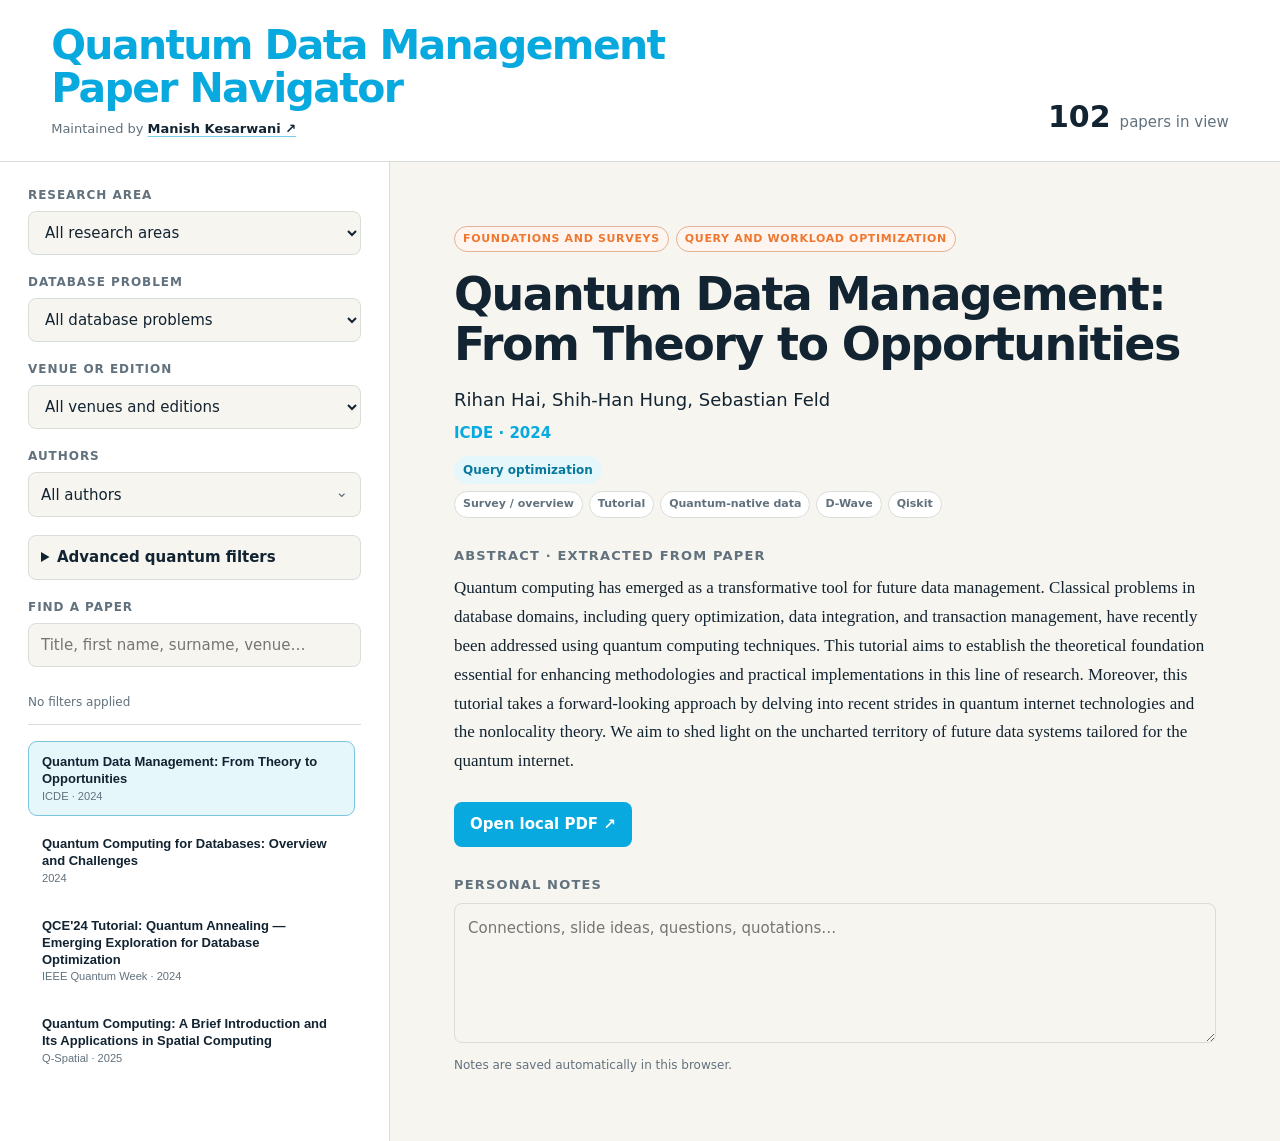
==== paper-navigator/index.html @ 8e6519f2 "Launch Quantum DBMS paper explorer" ====
<!doctype html>
<html lang="en">
<head>
  <meta charset="utf-8">
  <meta name="viewport" content="width=device-width, initial-scale=1">
  <title>Quantum Data Management Paper Navigator</title>
  <link rel="stylesheet" href="styles.css">
</head>
<body>
  <header>
    <div>
      <h1>Quantum Data Management<br>Paper Navigator</h1>
      <p class="maintainer">Maintained by <a href="https://research.ibm.com/people/manish-kesarwani" target="_blank" rel="noopener noreferrer">Manish Kesarwani ↗</a></p>
    </div>
    <div class="count"><strong id="visibleCount">0</strong><span>papers in view</span></div>
  </header>

  <main>
    <aside>
      <label for="areaSelect">Research area</label>
      <select id="areaSelect"></select>
      <label for="problemSelect">Database problem</label>
      <select id="problemSelect"></select>
      <label for="venueSelect">Venue or edition</label>
      <select id="venueSelect"></select>
      <label>Authors</label>
      <details class="author-picker" id="authorPicker">
        <summary id="authorSummary">All authors</summary>
        <div class="author-picker-panel">
          <input id="authorSearch" type="search" placeholder="Find Manish, Immanuel, Sabek…">
          <div class="author-actions"><button id="clearAuthors" type="button">Clear selection</button></div>
          <div id="authorOptions" class="author-options"></div>
        </div>
      </details>
      <details class="advanced-filter" id="advancedFilter">
        <summary id="advancedSummary">Advanced quantum filters</summary>
        <div class="advanced-panel">
          <div class="advanced-head"><span>Combine dimensions</span><button id="clearAdvanced" type="button">Clear all</button></div>
          <div id="advancedGroups"></div>
        </div>
      </details>
      <label for="searchInput">Find a paper</label>
      <input id="searchInput" type="search" placeholder="Title, first name, surname, venue…">
      <div id="activeFilters" class="active-filters" aria-live="polite"></div>
      <div id="paperList" class="paper-list" aria-label="Papers"></div>
    </aside>

    <article id="detail" aria-live="polite">
      <div class="empty">Select a paper to inspect it.</div>
    </article>
  </main>

  <script src="papers-data.js"></script>
  <script src="app.js"></script>
</body>
</html>
---- paper-navigator/styles.css ----
:root {
  color-scheme: light dark;
  --ink: light-dark(#122331, #eaf4fb);
  --muted: light-dark(#61717d, #9eb0bd);
  --paper: light-dark(#f7f5ef, #101820);
  --panel: light-dark(#ffffff, #17232c);
  --line: light-dark(#d9ddd9, #30414c);
  --cyan: #08a9df;
  --orange: #ef772f;
  --cyan-soft: light-dark(#e6f7fc, #0e3342);
}
* { box-sizing: border-box; }
body { margin: 0; min-height: 100vh; background: var(--paper); color: var(--ink); font: 15px/1.5 Inter, ui-sans-serif, system-ui, -apple-system, sans-serif; }
header { display: flex; justify-content: space-between; align-items: end; gap: 24px; padding: 24px clamp(24px, 4vw, 58px) 22px; border-bottom: 1px solid var(--line); background: var(--panel); }
h1 { margin: 0; font-size: clamp(28px, 3.2vw, 42px); line-height: 1.04; letter-spacing: -.04em; color: var(--cyan); }
.maintainer { margin: 10px 0 0; color: var(--muted); font-size: 13px; }
.maintainer a { color: var(--ink); font-weight: 750; text-decoration-color: color-mix(in srgb, var(--cyan) 55%, transparent); text-underline-offset: 3px; }
.maintainer a:hover { color: var(--cyan); }
.count { display: flex; align-items: baseline; gap: 9px; color: var(--muted); white-space: nowrap; }
.count strong { color: var(--ink); font-size: 30px; }
main { display: grid; grid-template-columns: minmax(340px, 390px) 1fr; min-height: calc(100vh - 116px); }
aside { padding: 24px 28px; border-right: 1px solid var(--line); background: var(--panel); }
label { display: block; margin: 0 0 7px; color: var(--muted); font-size: 12px; font-weight: 800; letter-spacing: .08em; text-transform: uppercase; }
select, input, textarea { width: 100%; color: var(--ink); background: var(--paper); border: 1px solid var(--line); border-radius: 8px; font: inherit; }
select, input { height: 44px; padding: 0 12px; margin-bottom: 18px; }
select:focus, input:focus, textarea:focus { outline: 3px solid color-mix(in srgb, var(--cyan) 25%, transparent); border-color: var(--cyan); }
.author-picker { position: relative; margin: 0 0 18px; }
.author-picker summary { list-style: none; min-height: 44px; padding: 11px 36px 10px 12px; border: 1px solid var(--line); border-radius: 8px; background: var(--paper); cursor: pointer; }
.author-picker summary::-webkit-details-marker { display: none; }
.author-picker summary::after { content: "⌄"; position: absolute; right: 13px; top: 9px; color: var(--muted); }
.author-picker-panel { position: absolute; z-index: 5; width: 100%; margin-top: 5px; padding: 10px; border: 1px solid var(--line); border-radius: 10px; background: var(--panel); box-shadow: 0 12px 32px #0002; }
.author-picker-panel input { margin-bottom: 7px; }
.author-actions { display: flex; justify-content: flex-end; margin-bottom: 5px; }
.author-actions button { border: 0; background: transparent; color: var(--cyan); font: inherit; font-size: 12px; font-weight: 800; cursor: pointer; }
.author-options { max-height: 245px; overflow: auto; }
.author-option { display: flex; align-items: flex-start; gap: 8px; margin: 0; padding: 7px 5px; color: var(--ink); font-size: 13px; font-weight: 600; letter-spacing: 0; text-transform: none; cursor: pointer; }
.author-option:hover { background: var(--paper); }
.author-option input { width: 16px; height: 16px; margin: 2px 0 0; flex: none; }
.advanced-filter { margin: 0 0 18px; border: 1px solid var(--line); border-radius: 8px; background: var(--paper); }
.advanced-filter > summary { min-height: 42px; padding: 10px 12px; cursor: pointer; font-weight: 750; }
.advanced-panel { padding: 0 11px 11px; border-top: 1px solid var(--line); }
.advanced-head { display: flex; align-items: center; justify-content: space-between; padding: 9px 0 4px; color: var(--muted); font-size: 11px; font-weight: 800; text-transform: uppercase; letter-spacing: .07em; }
.advanced-head button { border: 0; background: transparent; color: var(--cyan); font: inherit; cursor: pointer; }
.filter-group { padding: 8px 0; border-top: 1px solid var(--line); }
.filter-group:first-child { border-top: 0; }
.filter-group h4 { margin: 0 0 5px; color: var(--muted); font-size: 11px; text-transform: uppercase; letter-spacing: .07em; }
.filter-checks { display: flex; flex-wrap: wrap; gap: 5px; }
.filter-chip { display: inline-flex; align-items: center; gap: 5px; padding: 4px 7px; border: 1px solid var(--line); border-radius: 999px; color: var(--ink); background: var(--panel); font-size: 11px; cursor: pointer; }
.filter-chip:has(input:checked) { border-color: var(--cyan); background: var(--cyan-soft); }
.filter-chip input { width: 13px; height: 13px; margin: 0; }
.filter-chip small { color: var(--muted); }
.active-filters { margin: -5px 0 14px; padding: 10px 0 12px; border-bottom: 1px solid var(--line); }
.filter-state-empty { color: var(--muted); font-size: 12px; }
.active-filter-head { display: flex; align-items: center; justify-content: space-between; gap: 10px; margin-bottom: 8px; color: var(--muted); font-size: 11px; letter-spacing: .06em; text-transform: uppercase; }
.active-filter-head button { padding: 0; border: 0; color: var(--cyan); background: transparent; font: inherit; font-weight: 850; cursor: pointer; }
.active-filter-chips { display: flex; flex-wrap: wrap; gap: 6px; }
.active-filter-chip { display: inline-flex; align-items: center; gap: 7px; max-width: 100%; padding: 5px 8px 5px 10px; border: 1px solid color-mix(in srgb, var(--cyan) 48%, var(--line)); border-radius: 999px; color: var(--ink); background: var(--cyan-soft); font: inherit; font-size: 11px; font-weight: 750; cursor: pointer; }
.active-filter-chip span { overflow: hidden; text-overflow: ellipsis; white-space: nowrap; }
.active-filter-chip b { color: var(--cyan); font-size: 15px; line-height: 1; }
.active-filter-chip:hover { border-color: var(--cyan); }
.paper-list { display: grid; gap: 7px; max-height: 38vh; min-height: 180px; overflow: auto; padding: 2px 6px 2px 0; }
.paper-button { width: 100%; padding: 12px 13px; text-align: left; color: var(--ink); background: transparent; border: 1px solid transparent; border-radius: 9px; cursor: pointer; }
.paper-button:hover { background: var(--paper); }
.paper-button.active { background: var(--cyan-soft); border-color: color-mix(in srgb, var(--cyan) 45%, var(--line)); }
.paper-button span { display: block; font-size: 13px; font-weight: 750; line-height: 1.3; }
.paper-button small { color: var(--muted); }
article { padding: clamp(28px, 5vw, 68px); max-width: 1050px; }
.empty { color: var(--muted); font-size: 18px; padding-top: 10vh; text-align: center; }
.area-tags { display: flex; flex-wrap: wrap; gap: 7px; margin-bottom: 18px; }
.area { display: inline-block; padding: 4px 8px; border: 1px solid color-mix(in srgb, var(--orange) 42%, var(--line)); border-radius: 999px; color: var(--orange); background: color-mix(in srgb, var(--orange) 7%, var(--panel)); font-size: 11px; font-weight: 850; letter-spacing: .06em; text-transform: uppercase; }
h2 { margin: 0 0 16px; max-width: 900px; font-size: clamp(27px, 4vw, 46px); line-height: 1.08; letter-spacing: -.035em; }
.authors { margin: 0 0 9px; font-size: 18px; }
.venue { margin: 0 0 30px; color: var(--cyan); font-weight: 800; }
.metadata-tags { display: flex; flex-wrap: wrap; gap: 6px; margin: -18px 0 28px; }
.metadata-tags span { padding: 4px 8px; border: 1px solid var(--line); border-radius: 999px; color: var(--muted); background: var(--panel); font-size: 11px; font-weight: 750; }
.problem-tags { display: flex; flex-wrap: wrap; gap: 7px; margin: -18px 0 25px; }
.problem-tags span { padding: 5px 9px; border-radius: 999px; color: light-dark(#08789d, #83d8f3); background: var(--cyan-soft); font-size: 12px; font-weight: 800; }
h3 { margin: 28px 0 9px; font-size: 13px; letter-spacing: .09em; text-transform: uppercase; color: var(--muted); }
.abstract { max-width: 850px; font-family: ui-serif, Georgia, serif; font-size: 17px; line-height: 1.7; }
.pdf-link { display: inline-flex; align-items: center; gap: 9px; margin-top: 26px; padding: 11px 16px; color: white; background: var(--cyan); border-radius: 8px; font-weight: 800; text-decoration: none; }
.pdf-link:hover { filter: brightness(.93); }
textarea { min-height: 140px; padding: 13px; resize: vertical; line-height: 1.5; }
.note-status { min-height: 21px; margin: 6px 0 0; color: var(--muted); font-size: 12px; }
@media (max-width: 760px) {
  header { align-items: start; }
  .count span { display: none; }
  main { grid-template-columns: 1fr; }
  aside { border-right: 0; border-bottom: 1px solid var(--line); }
  .paper-list { max-height: 280px; }
}
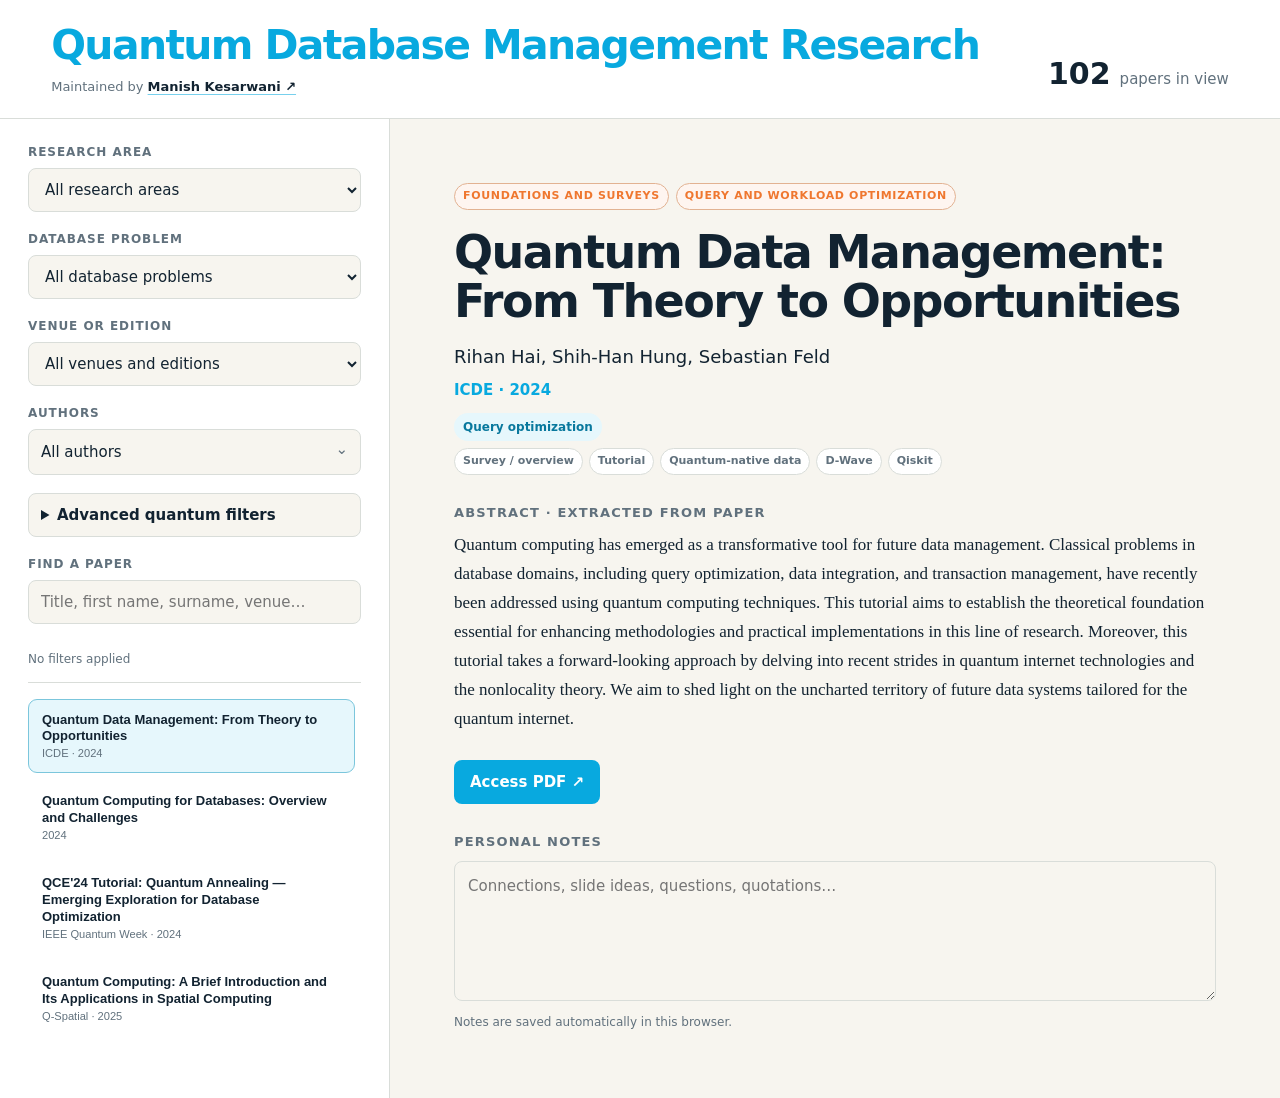
==== commit 6849bf0d: "Rename explorer to Quantum Database Management Research" ====
--- a/paper-navigator/index.html
+++ b/paper-navigator/index.html
@@ -3,13 +3,13 @@
 <head>
   <meta charset="utf-8">
   <meta name="viewport" content="width=device-width, initial-scale=1">
-  <title>Quantum Data Management Paper Navigator</title>
+  <title>Quantum Database Management Research</title>
   <link rel="stylesheet" href="styles.css">
 </head>
 <body>
   <header>
     <div>
-      <h1>Quantum Data Management<br>Paper Navigator</h1>
+      <h1>Quantum Database Management Research</h1>
       <p class="maintainer">Maintained by <a href="https://research.ibm.com/people/manish-kesarwani" target="_blank" rel="noopener noreferrer">Manish Kesarwani ↗</a></p>
     </div>
     <div class="count"><strong id="visibleCount">0</strong><span>papers in view</span></div>
